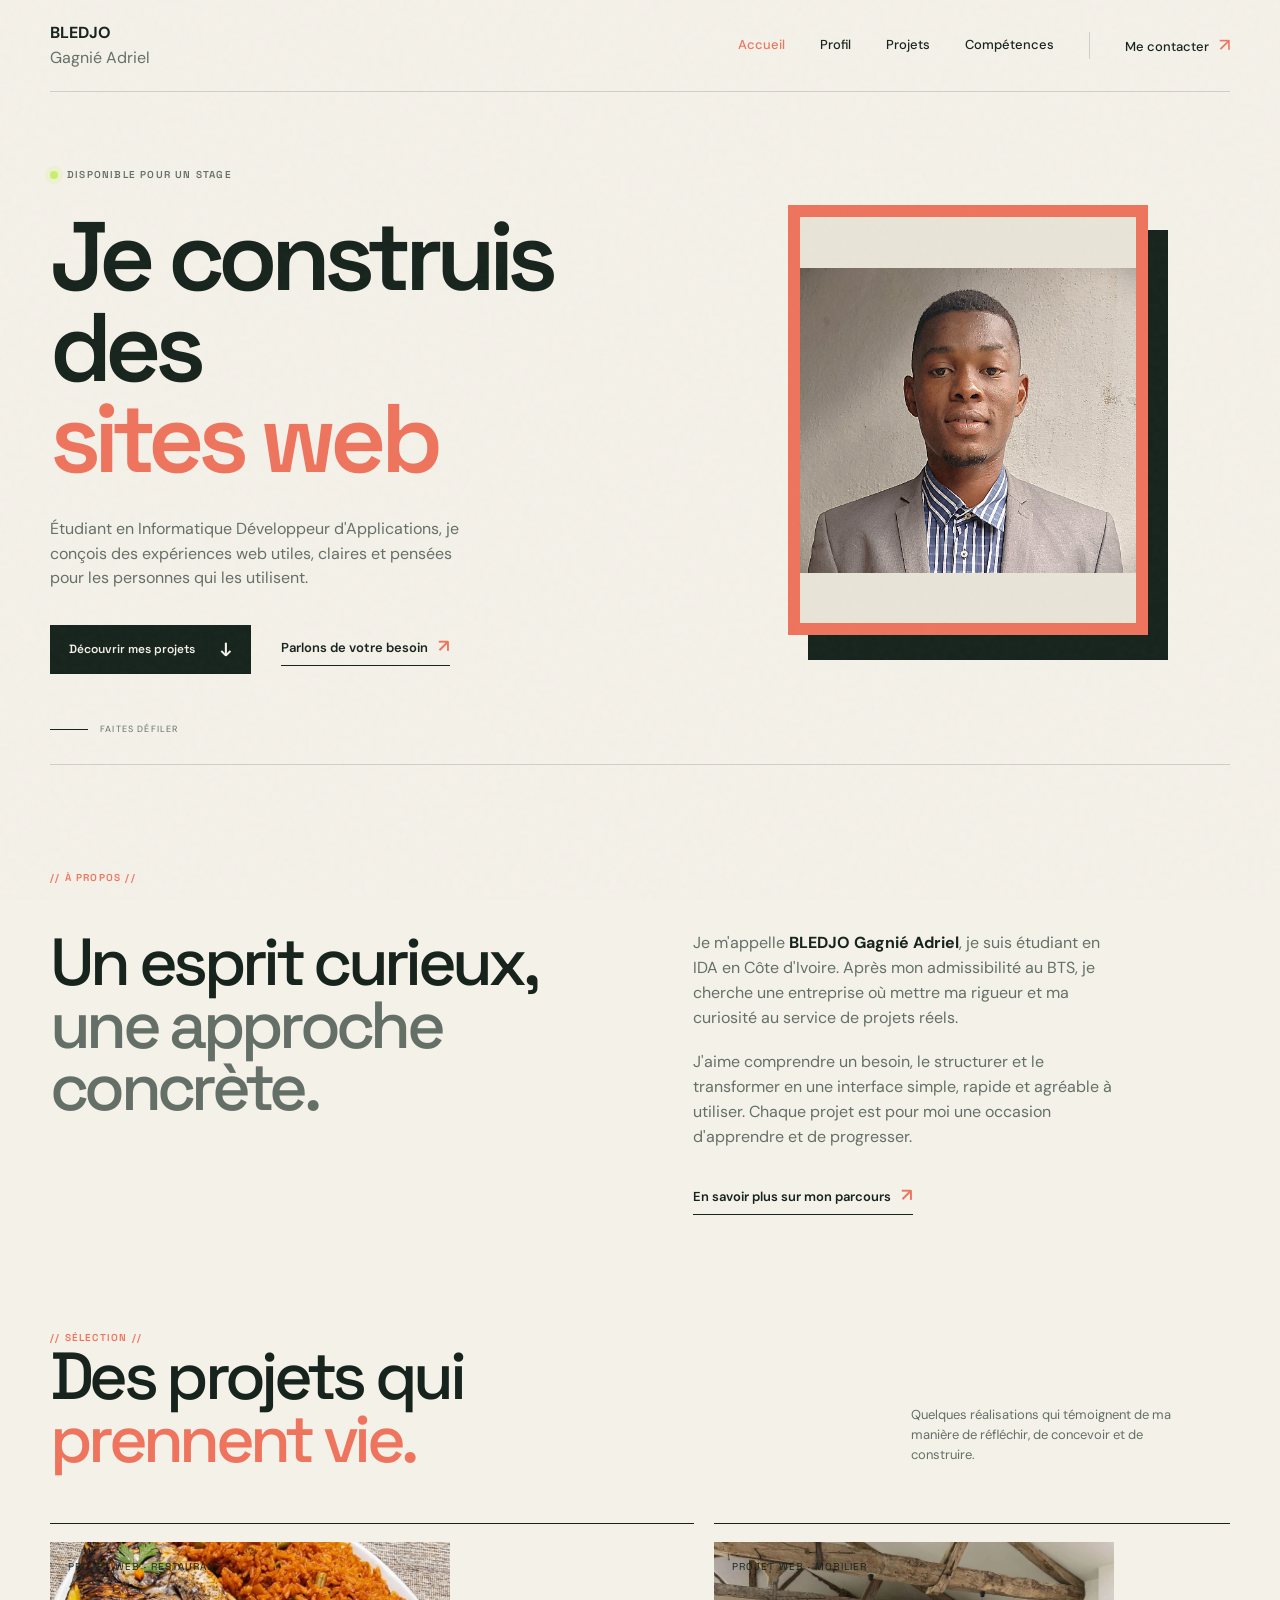
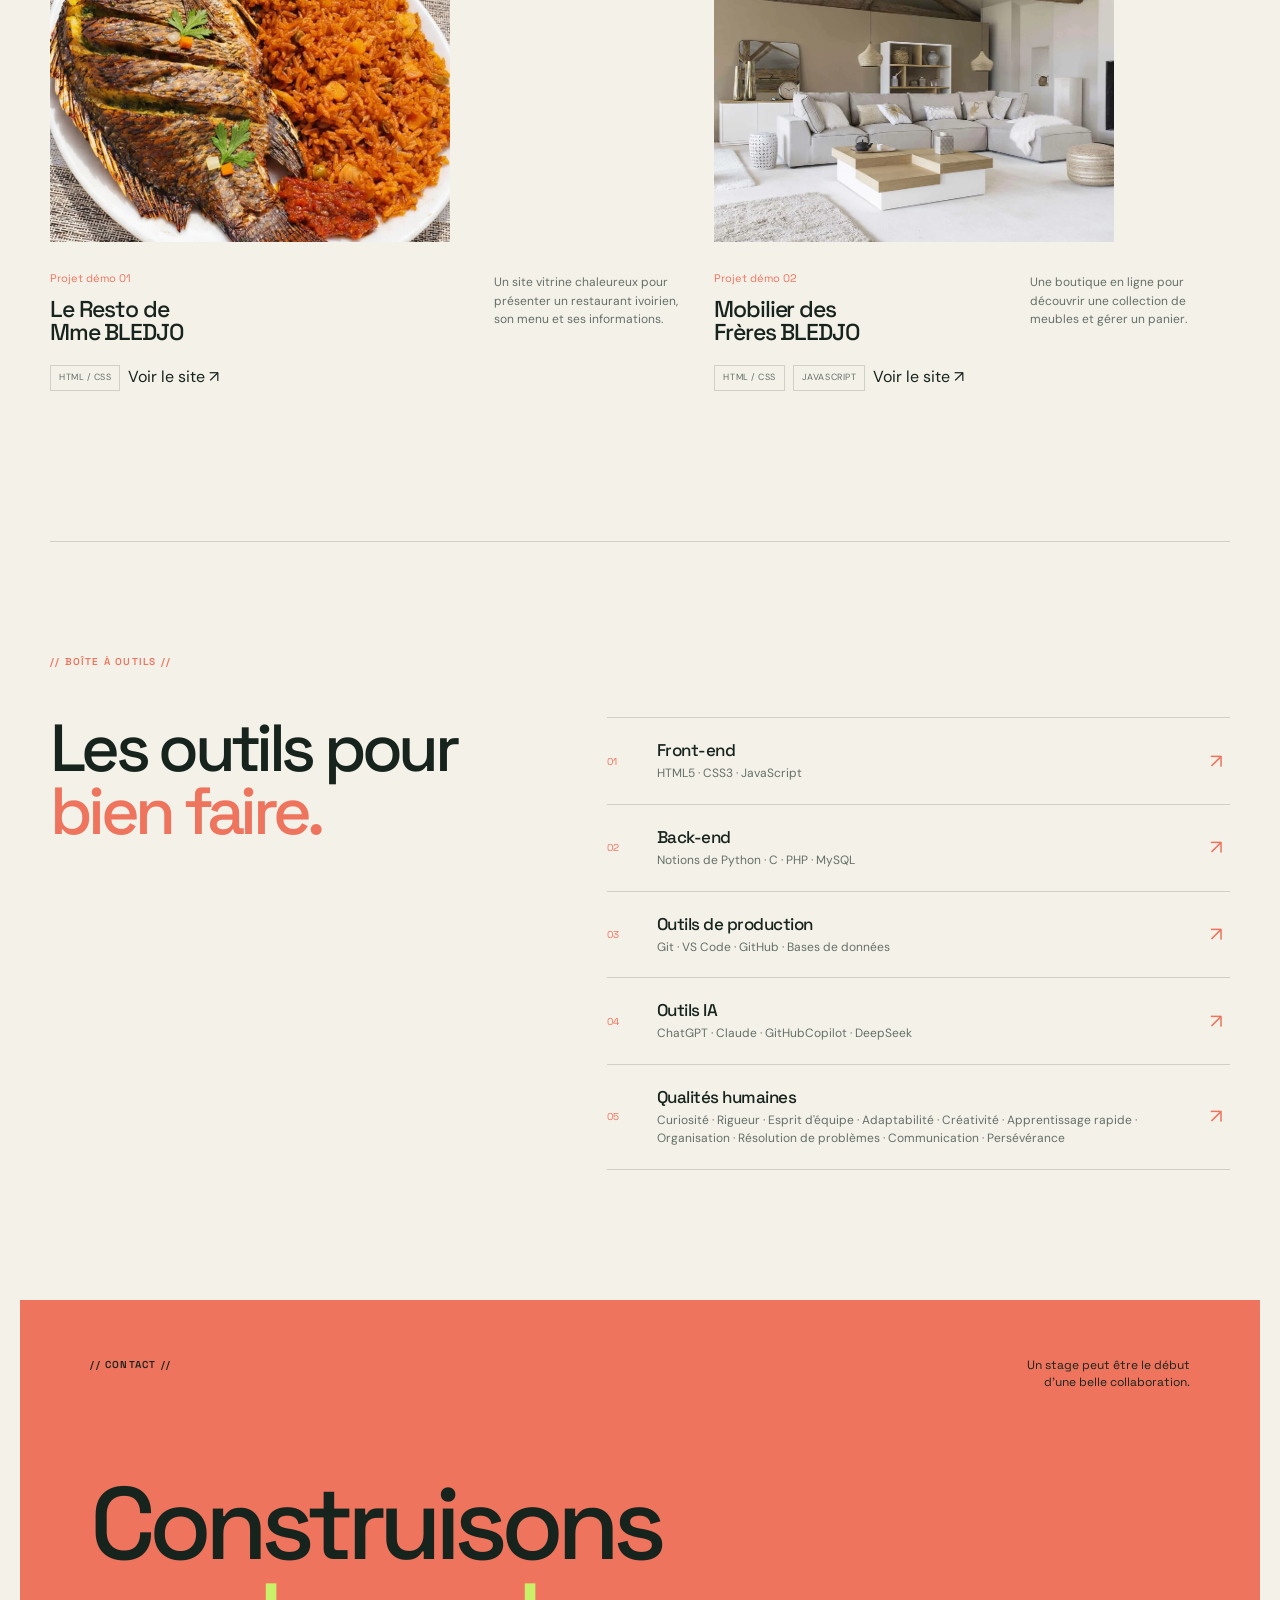
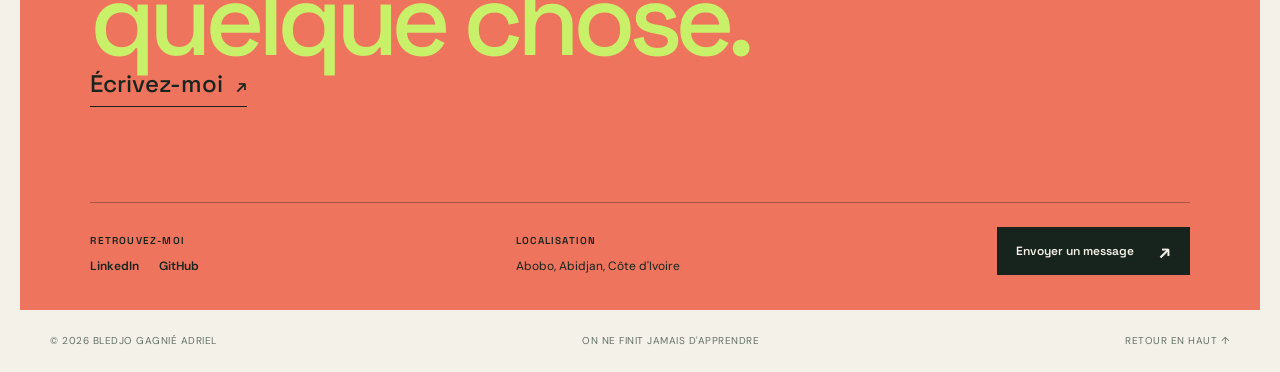
==== index.html @ d46847be "Envoie de mon portfolio" ====
<!doctype html>
<html lang="fr">

<head>
    <meta charset="UTF-8">
    <meta name="viewport" content="width=device-width, initial-scale=1.0">
    <meta name="description"
        content="Portfolio de BLEDJO Gagnié Adriel, étudiant en Informatique Développeur d'Applications et admissible au BTS en Côte d'Ivoire.">
    <title>BLEDJO Gagnié Adriel — Développeur d'applications</title>
    <link rel="preconnect" href="https://fonts.googleapis.com">
    <link rel="preconnect" href="https://fonts.gstatic.com" crossorigin>
    <link
        href="https://fonts.googleapis.com/css2?family=DM+Sans:wght@400;500;700&family=Space+Grotesk:wght@400;500;600;700&display=swap"
        rel="stylesheet">
    <link rel="stylesheet" href="styles.css">
</head>

<body>
    <div class="noise" aria-hidden="true"></div>
    <!-- En-tete et navigation principale -->
    <header class="site-header" id="top">
        <a class="brand" href="index.html" aria-label="Retour à l'accueil">
            <span class="brand-text"><strong>BLEDJO</strong>
                <br>Gagnié Adriel</span>
        </a>
        <input class="menu-check" type="checkbox" id="menu-check">
        <label class="menu-toggle" for="menu-check" aria-label="Ouvrir le menu"><span></span><span></span></label>
        <nav class="nav-links" aria-label="Navigation principale">
            <a class="is-current" href="index.html">Accueil</a>
            <a href="profil.html">Profil</a>
            <a href="projets.html">Projets</a>
            <a href="competences.html">Compétences</a>
            <a class="nav-contact" href="contact.html">Me contacter <span>↗</span></a>
        </nav>
    </header>

    <main>
        <!-- Presentation principale et photo de profil -->
        <section class="hero section-shell" id="accueil">
            <div class="hero-copy">
                <p class="eyebrow"><span class="status-dot"></span> Disponible pour un stage</p>
                <h1>Je construis des<br><em>sites web</em></h1>
                <p class="hero-intro">Étudiant en Informatique Développeur d'Applications, je conçois des expériences
                    web utiles, claires et pensées pour les personnes qui les utilisent.</p>
                <div class="hero-actions">
                    <a class="button button-primary" href="projets.html">Découvrir mes projets <span>↓</span></a>
                    <a class="text-link" href="contact.html">Parlons de votre besoin <span>↗</span></a>
                </div>
            </div>
            <div class="hero-visual">
                <img class="profile-photo" src="photo-profil/profil.jpg" alt="Portrait de BLEDJO Gagnié Adriel">
            </div>
            <div class="scroll-cue"><span></span> Faites défiler</div>
        </section>

        <!-- Resume du profil -->
        <section class="intro-band section-shell" id="profil">
            <div class="section-kicker">// À propos //</div>
            <div class="intro-content">
                <h2>Un esprit curieux,<br><span>une approche concrète.</span></h2>
                <div class="intro-text">
                    <p>Je m'appelle <strong>BLEDJO Gagnié Adriel</strong>, je suis étudiant en IDA en Côte d'Ivoire.
                        Après mon admissibilité au BTS, je cherche une entreprise où mettre ma rigueur et ma curiosité
                        au service de projets réels.</p>
                    <p>J'aime comprendre un besoin, le structurer et le transformer en une interface simple, rapide et
                        agréable à utiliser. Chaque projet est pour moi une occasion d'apprendre et de progresser.</p>
                    <a class="arrow-link" href="profil.html">En savoir plus sur mon parcours <span>↗</span></a>
                </div>
            </div>
        </section>

        <!-- Projets mis en avant -->
        <section class="projects section-shell" id="projets">
            <div class="section-heading">
                <div>
                    <div class="section-kicker">// Sélection //</div>
                    <h2>Des projets qui<br><em>prennent vie.</em></h2>
                </div>
                <p>Quelques réalisations qui témoignent de ma manière de réfléchir, de concevoir et de construire.</p>
            </div>
            <div class="project-grid">
                <article class="project-card project-card-main">
                    <div class="project-image project-photo"><span class="image-tag">Projet web · Restaurant</span><img
                            src="projets/demo-resto/images-demo-resto/Poisson braisé & riz gras.jpeg"
                            alt="Poisson braisé et riz gras du site Le Resto de Mme BLEDJO"></div>
                    <div class="project-info">
                        <div><span class="project-number">Projet démo 01</span>
                            <h3>Le Resto de<br>Mme BLEDJO</h3>
                        </div>
                        <p>Un site vitrine chaleureux pour présenter un restaurant ivoirien, son menu et ses
                            informations.</p>
                    </div>
                    <div class="project-tags"><span>HTML / CSS</span><a href="projets/demo-resto/index.html"
                            target="_blank" rel="noopener">Voir le site
                            ↗</a></div>
                </article>
                <article class="project-card">
                    <div class="project-image project-photo"><span class="image-tag">Projet web · Mobilier</span><img
                            src="projets/demo-meubles/images-demo-meubles/Salon de maison.webp"
                            alt="Mobilier présenté sur le site Mobilier des Frères BLEDJO"></div>
                    <div class="project-info">
                        <div><span class="project-number">Projet démo 02</span>
                            <h3>Mobilier des<br>Frères BLEDJO</h3>
                        </div>
                        <p>Une boutique en ligne pour découvrir une collection de meubles et gérer un panier.</p>
                    </div>
                    <div class="project-tags"><span>HTML / CSS</span><span>JavaScript</span><a
                            href="projets/demo-meubles/index.html" target="_blank" rel="noopener">Voir le site ↗</a>
                    </div>
                </article>
            </div>
        </section>

        <!-- Competences techniques et qualites -->
        <section class="skills section-shell" id="competences">
            <div class="section-kicker">// Boîte à outils //</div>
            <div class="skills-layout">
                <h2>Les outils pour<br><em>bien faire.</em></h2>
                <div class="skills-list">
                    <div class="skill-row"><span class="skill-index">01</span>
                        <div>
                            <h3>Front-end</h3>
                            <p>HTML5 · CSS3 · JavaScript</p>
                        </div><span class="skill-arrow">↗</span>
                    </div>
                    <div class="skill-row"><span class="skill-index">02</span>
                        <div>
                            <h3>Back-end</h3>
                            <p>Notions de Python · C · PHP · MySQL</p>
                        </div><span class="skill-arrow">↗</span>
                    </div>
                    <div class="skill-row"><span class="skill-index">03</span>
                        <div>
                            <h3>Outils de production</h3>
                            <p>Git · VS Code · GitHub · Bases de données</p>
                        </div><span class="skill-arrow">↗</span>
                    </div>
                    <div class="skill-row"><span class="skill-index">04</span>
                        <div>
                            <h3>Outils IA</h3>
                            <p>ChatGPT · Claude · GitHubCopilot · DeepSeek</p>
                        </div><span class="skill-arrow">↗</span>
                    </div>
                    <div class="skill-row"><span class="skill-index">05</span>
                        <div>
                            <h3>Qualités humaines</h3>
                            <p>Curiosité · Rigueur · Esprit d'équipe · Adaptabilité · Créativité · Apprentissage rapide
                                · Organisation · Résolution de problèmes · Communication · Persévérance</p>
                        </div><span class="skill-arrow">↗</span>
                    </div>
                </div>
            </div>
        </section>

        <!-- Appel à la prise de contact -->
        <section class="contact section-shell" id="contact">
            <div class="contact-top">
                <div class="section-kicker">// Contact //</div><span class="contact-note">Un stage peut être le
                    début<br>d'une belle collaboration.</span>
            </div>
            <div class="contact-main">
                <h2>Construisons<br><em>quelque chose.</em></h2><a class="email-link" href="contact.html">Écrivez-moi
                    <span>↗</span></a>
            </div>
            <div class="contact-bottom">
                <div><span class="mini-label">Retrouvez-moi</span>
                    <div class="socials"><a href="https://www.linkedin.com/in/adrielbledjo" target="_blank"
                            rel="noopener noreferrer">LinkedIn</a><a href="https://github.com/AdrielBLEDJO-cmyk"
                            target="_blank" rel="noopener noreferrer">GitHub</a></div>
                </div>
                <div><span class="mini-label">Localisation</span>
                    <p>Abobo, Abidjan, Côte d'Ivoire</p>
                </div><a class="button button-light" href="mailto:bledjog@gmail.com">Envoyer un message
                    <span>↗</span></a>
            </div>
        </section>
    </main>

    <footer class="site-footer section-shell"><span>© 2026 BLEDJO Gagnié Adriel</span><span>On ne finit jamais
            d'apprendre</span><a href="#top">Retour en haut ↑</a></footer>
</body>

</html>
---- styles.css ----
:root {
    /* Couleurs et polices utilisees dans tout le portfolio */
    --ink: #17241d;
    --muted: #647067;
    --paper: #f4f1e9;
    --cream: #e9e4d8;
    --lime: #c8f169;
    --coral: #ee745d;
    --line: rgba(23, 36, 29, .16);
    --display: 'Space Grotesk', sans-serif;
    --body: 'DM Sans', sans-serif;
}

* {
    box-sizing: border-box;
}

html {
    scroll-behavior: smooth;
}

body {
    margin: 0;
    color: var(--ink);
    background: var(--paper);
    font-family: var(--body);
    font-size: 16px;
    line-height: 1.55;
}

a {
    color: inherit;
    text-decoration: none;
}

.noise {
    position: fixed;
    inset: 0;
    pointer-events: none;
    opacity: .035;
    z-index: 20;
    background-image: url("data:image/svg+xml,%3Csvg viewBox='0 0 180 180' xmlns='http://www.w3.org/2000/svg'%3E%3Cfilter id='n'%3E%3CfeTurbulence type='fractalNoise' baseFrequency='.8' numOctaves='4' stitchTiles='stitch'/%3E%3C/filter%3E%3Crect width='100%25' height='100%25' filter='url(%23n)' opacity='.8'/%3E%3C/svg%3E");
}

.section-shell {
    width: min(1180px, calc(100% - 80px));
    margin-inline: auto;
}

.site-header {
    /* Barre de navigation commune a toutes les pages */
    width: min(1180px, calc(100% - 80px));
    height: 92px;
    margin: auto;
    display: flex;
    align-items: center;
    justify-content: space-between;
    border-bottom: 1px solid var(--line);
    position: relative;
    z-index: 10;
}

.brand-text {
    color: var(--muted);
}

.brand-text strong {
    color: var(--ink);
    font-weight: 700;
}

.nav-links {
    display: flex;
    align-items: center;
    gap: 35px;
    font-size: 13px;
    font-weight: 500;
}

.nav-links a {
    transition: color .2s ease;
}

.nav-links a:hover {
    color: var(--coral);
}

.nav-contact {
    border-left: 1px solid var(--line);
    padding-left: 35px;
}

.nav-contact span,
.text-link span,
.arrow-link span,
.email-link span {
    color: var(--coral);
    margin-left: 7px;
    font-size: 18px;
}

.menu-toggle {
    display: none;
    border: 0;
    background: transparent;
    padding: 10px;
}

.menu-check {
    position: absolute;
    opacity: 0;
    pointer-events: none;
}

.menu-toggle span {
    display: block;
    width: 24px;
    height: 2px;
    margin: 5px;
    background: var(--ink);
}

.hero {
    /* Mise en page de l'accueil sur grand ecran */
    min-height: 670px;
    display: grid;
    grid-template-columns: 1fr .8fr;
    align-items: center;
    position: relative;
    padding-block: 75px 90px;
}

.hero-copy {
    max-width: 650px;
    position: relative;
    z-index: 1;
}

.eyebrow,
.section-kicker,
.mini-label {
    font-family: var(--display);
    text-transform: uppercase;
    letter-spacing: .12em;
    font-size: 10px;
    font-weight: 600;
}

.eyebrow {
    display: flex;
    align-items: center;
    gap: 9px;
    margin: 0 0 28px;
    color: var(--muted);
}

.status-dot {
    width: 8px;
    height: 8px;
    background: var(--lime);
    border-radius: 50%;
    box-shadow: 0 0 0 5px rgba(200, 241, 105, .18);
}

h1,
h2,
h3,
p {
    margin-top: 0;
}

h1,
h2 {
    font-family: var(--display);
    letter-spacing: -.07em;
    line-height: .94;
}

h1 {
    font-size: clamp(56px, 7.6vw, 104px);
    margin-bottom: 32px;
    font-weight: 600;
}

h1 em,
h2 em {
    color: var(--coral);
    font-style: normal;
}

h1 span {
    color: var(--muted);
}

.hero-intro {
    color: var(--muted);
    max-width: 430px;
    font-size: 16px;
    margin-bottom: 34px;
}

.hero-actions {
    display: flex;
    align-items: center;
    gap: 30px;
}

.button {
    display: inline-flex;
    align-items: center;
    justify-content: space-between;
    gap: 25px;
    padding: 15px 19px;
    font-family: var(--display);
    font-weight: 600;
    font-size: 12px;
}

.button span {
    font-size: 19px;
    line-height: .7;
}

.button-primary {
    background: var(--ink);
    color: var(--paper);
}

.button-primary:hover {
    background: var(--coral);
}

.text-link,
.arrow-link {
    font-size: 13px;
    font-weight: 600;
    border-bottom: 1px solid var(--ink);
    padding-bottom: 4px;
}

.text-link:hover,
.arrow-link:hover {
    color: var(--coral);
    border-color: var(--coral);
}

.hero-visual {
    position: relative;
    height: 460px;
    display: grid;
    place-items: center;
}

.profile-photo {
    width: min(360px, 82%);
    height: 430px;
    object-fit: contain;
    object-position: center;
    background: var(--cream);
    border: 12px solid var(--coral);
    box-shadow: 20px 25px 0 var(--ink);
}

.scroll-cue {
    position: absolute;
    bottom: 27px;
    left: 0;
    display: flex;
    align-items: center;
    gap: 12px;
    text-transform: uppercase;
    letter-spacing: .13em;
    font-size: 9px;
    color: var(--muted);
}

.scroll-cue span {
    width: 38px;
    height: 1px;
    background: var(--ink);
}

.intro-band {
    border-top: 1px solid var(--line);
    padding: 105px 0 115px;
}

.section-kicker {
    color: var(--coral);
}

.intro-content {
    display: grid;
    grid-template-columns: 1fr 1fr;
    gap: 9%;
    padding-top: 46px;
}

.intro-content h2,
.section-heading h2,
.skills h2,
.contact h2 {
    font-size: clamp(43px, 5.2vw, 70px);
    font-weight: 500;
    margin: 0;
}

.intro-content h2 span {
    color: var(--muted);
}

.intro-text {
    max-width: 430px;
    color: var(--muted);
}

.intro-text p {
    margin-bottom: 20px;
}

.intro-text strong {
    color: var(--ink);
}

.arrow-link {
    display: inline-block;
    color: var(--ink);
    margin-top: 12px;
}

.projects {
    padding-bottom: 130px;
}

.section-heading {
    display: flex;
    align-items: end;
    justify-content: space-between;
    margin-bottom: 53px;
}

.section-heading p {
    max-width: 260px;
    color: var(--muted);
    font-size: 13px;
    margin: 0 5% 5px 0;
}

.project-grid {
    /* Grille des cartes de projets */
    display: grid;
    grid-template-columns: 1.25fr 1fr;
    gap: 20px;
}

.project-card {
    border-top: 1px solid var(--ink);
    padding-top: 18px;
}

.project-card-main {
    grid-row: span 2;
}

.project-image {
    height: 300px;
    aspect-ratio: 4 / 3;
    position: relative;
    overflow: hidden;
    margin-bottom: 23px;
}

.project-card-main .project-image {
    height: 300px;
}

.image-tag {
    position: absolute;
    left: 18px;
    top: 18px;
    font: 10px var(--display);
    text-transform: uppercase;
    letter-spacing: .1em;
    z-index: 2;
}

.project-info {
    display: flex;
    justify-content: space-between;
    gap: 20px;
}

.project-number {
    font: 11px var(--display);
    color: var(--coral);
}

.project-info h3 {
    margin: 8px 0 0;
    font: 500 23px/1 var(--display);
    letter-spacing: -.05em;
}

.project-info p {
    margin: 8px 0 0;
    color: var(--muted);
    font-size: 12px;
    max-width: 200px;
}

.project-tags {
    display: flex;
    gap: 8px;
    flex-wrap: wrap;
    margin-top: 21px;
}

.project-tags span {
    border: 1px solid var(--line);
    padding: 5px 8px;
    font-size: 9px;
    color: var(--muted);
    text-transform: uppercase;
    letter-spacing: .06em;
}

.skills {
    /* Liste des competences */
    padding: 112px 0 130px;
    border-top: 1px solid var(--line);
}

.skills-layout {
    display: grid;
    grid-template-columns: .8fr 1.2fr;
    gap: 12%;
    padding-top: 48px;
}

.skills h2 em {
    color: var(--coral);
}

.skills-list {
    border-top: 1px solid var(--line);
}

.skill-row {
    display: grid;
    grid-template-columns: 40px 1fr 20px;
    align-items: center;
    gap: 10px;
    padding: 21px 0;
    border-bottom: 1px solid var(--line);
}

.skill-index {
    font: 10px var(--display);
    color: var(--coral);
}

.skill-row h3 {
    margin: 0 0 3px;
    font: 500 17px var(--display);
    letter-spacing: -.03em;
}

.skill-row p {
    margin: 0;
    color: var(--muted);
    font-size: 12px;
}

.skill-arrow {
    color: var(--coral);
    font-size: 20px;
}

.contact {
    /* Bandeau de contact de la page d'accueil */
    background: var(--coral);
    width: min(1260px, calc(100% - 40px));
    padding: 57px 5.5% 35px;
}

.contact .section-kicker {
    color: var(--ink);
}

.contact-top,
.contact-bottom {
    display: flex;
    justify-content: space-between;
}

.contact-note {
    font: 12px/1.4 var(--display);
    text-align: right;
}

.contact-main {
    padding: 85px 0 102px;
}

.contact h2 {
    font-size: clamp(55px, 8vw, 105px);
}

.contact h2 em {
    color: var(--lime);
}

.email-link {
    font: 500 clamp(15px, 2vw, 24px) var(--display);
    border-bottom: 1px solid var(--ink);
    padding-bottom: 7px;
}

.email-link span {
    color: var(--ink);
}

.contact-bottom {
    align-items: end;
    border-top: 1px solid rgba(23, 36, 29, .35);
    padding-top: 24px;
}

.mini-label {
    display: block;
    margin-bottom: 8px;
}

.socials {
    display: flex;
    gap: 20px;
    font-size: 12px;
    font-weight: 600;
}

.socials a:hover {
    text-decoration: underline;
}

.contact-bottom p {
    margin: 0;
    font-size: 12px;
}

.button-light {
    background: var(--ink);
    color: var(--paper);
}

.site-footer {
    display: flex;
    justify-content: space-between;
    font-size: 10px;
    color: var(--muted);
    padding-block: 23px;
    text-transform: uppercase;
    letter-spacing: .05em;
}

.site-footer a:hover {
    color: var(--coral);
}

.is-current {
    color: var(--coral);
}

.page-hero {
    /* En-tete reutilise des pages internes */
    padding: 105px 0 115px;
    border-bottom: 1px solid var(--line);
}

.page-hero h1 {
    max-width: 850px;
    margin: 40px 0 30px;
}

.page-hero p {
    max-width: 480px;
    color: var(--muted);
    font-size: 17px;
}

.profile-story {
    padding: 100px 0 115px;
}

.story-grid {
    display: grid;
    grid-template-columns: .85fr 1.15fr;
    gap: 12%;
    padding-top: 48px;
}

.story-lead {
    display: flex;
    align-items: end;
    gap: 20px;
    color: var(--muted);
    font: 12px/1.2 var(--display);
}

.big-number {
    color: var(--coral);
    font: 150px/.72 var(--display);
    letter-spacing: -.1em;
}

.story-copy {
    max-width: 520px;
    color: var(--muted);
}

.story-copy p {
    margin-bottom: 22px;
}

.story-copy .button {
    margin-top: 13px;
}

.timeline {
    padding-bottom: 125px;
}

.timeline-list {
    border-top: 1px solid var(--line);
    margin-top: 48px;
}

.timeline-item {
    display: grid;
    grid-template-columns: 150px 1fr;
    gap: 25px;
    padding: 25px 0;
    border-bottom: 1px solid var(--line);
}

.timeline-item>span {
    color: var(--coral);
    font: 11px var(--display);
    text-transform: uppercase;
    letter-spacing: .08em;
}

.timeline-item h2 {
    font: 500 25px/1 var(--display);
    letter-spacing: -.05em;
    margin: 0 0 9px;
}

.timeline-item p {
    color: var(--muted);
    margin: 0;
    font-size: 13px;
}

.project-page {
    padding: 70px 0 125px;
}

.filter-bar {
    display: flex;
    align-items: center;
    justify-content: space-between;
    margin-bottom: 38px;
}

.filter-bar>div {
    display: flex;
    gap: 9px;
}

.project-card[hidden] {
    display: none;
}

.contact-page-hero {
    padding-bottom: 90px;
}

.contact-layout {
    /* Coordonnees de la page contact */
    display: grid;
    grid-template-columns: .8fr 1.2fr;
    gap: 13%;
    padding: 92px 0 135px;
}

.contact-details .email-link {
    display: inline-block;
    margin: 20px 0 65px;
}

.phone-link {
    display: block;
    margin-top: -48px;
    margin-bottom: 52px;
    color: var(--muted);
    font: 500 15px var(--display);
}

.phone-link:hover {
    color: var(--coral);
}

.detail-block {
    border-top: 1px solid var(--line);
    padding-top: 15px;
    margin-top: 20px;
}

.detail-block p {
    font-size: 13px;
    margin: 0;
}

.contact-form {
    border-top: 1px solid var(--ink);
    padding-top: 7px;
}

.contact-form label {
    display: block;
    padding: 22px 0 9px;
    border-bottom: 1px solid var(--line);
    font: 11px var(--display);
    text-transform: uppercase;
    letter-spacing: .08em;
}

.contact-form input,
.contact-form textarea {
    display: block;
    width: 100%;
    border: 0;
    outline: 0;
    padding: 11px 0 3px;
    background: transparent;
    color: var(--ink);
    font: 16px var(--body);
    text-transform: none;
    letter-spacing: 0;
}

.contact-form textarea {
    height: 130px;
    resize: none;
}

.contact-form input::placeholder,
.contact-form textarea::placeholder {
    color: #a1a79f;
}

.contact-form .button {
    margin-top: 28px;
    border: 0;
    cursor: pointer;
}

.competence-overview {
    /* Cartes de competences techniques */
    padding: 95px 0 115px;
}

.competence-grid {
    display: grid;
    grid-template-columns: 1.15fr 1fr 1fr;
    gap: 18px;
    margin-top: 48px;
}

.competence-card {
    min-height: 390px;
    padding: 23px;
    background: var(--cream);
    display: flex;
    flex-direction: column;
}

.competence-card-featured {
    background: var(--ink);
    color: var(--paper);
}

.competence-number {
    color: var(--coral);
    font: 11px var(--display);
}

.competence-icon {
    color: var(--coral);
    font: 42px var(--display);
    line-height: 1;
    margin: 55px 0 28px;
}

.competence-card h2 {
    font: 500 30px/.98 var(--display);
    letter-spacing: -.06em;
    margin: 0 0 18px;
}

.competence-card p {
    color: var(--muted);
    font-size: 13px;
    max-width: 260px;
}

.competence-card-featured p {
    color: #aab4aa;
}

.technology-list {
    display: flex;
    gap: 7px;
    flex-wrap: wrap;
    margin-top: auto;
}

.technology-list span {
    border: 1px solid var(--line);
    padding: 5px 8px;
    font: 9px var(--display);
    text-transform: uppercase;
    letter-spacing: .06em;
}

.competence-card-featured .technology-list span {
    border-color: #526157;
}

.soft-skills {
    border-top: 1px solid var(--line);
    padding-top: 105px;
}

.skills-cta {
    display: flex;
    align-items: end;
    justify-content: space-between;
    border-top: 1px solid var(--line);
    padding: 85px 0 125px;
}

.skills-cta h2 {
    margin: 25px 0 0;
    font-size: clamp(38px, 5vw, 64px);
}

@media (max-width: 760px) {
    /* Adaptation des pages aux petits ecrans */

    .section-shell,
    .site-header {
        width: calc(100% - 40px);
    }

    .site-header {
        height: 75px;
    }

    .menu-toggle {
        display: block;
        z-index: 2;
    }

    .nav-links {
        display: none;
        position: absolute;
        top: 74px;
        left: 0;
        right: 0;
        background: var(--paper);
        border-bottom: 1px solid var(--line);
        padding: 22px 0;
        flex-direction: column;
        align-items: flex-start;
        gap: 18px;
    }

    .menu-check:checked~.nav-links {
        display: flex;
    }

    .nav-contact {
        border-left: 0;
        padding-left: 0;
    }

    .hero {
        display: block;
        padding-top: 68px;
        min-height: auto;
    }

    .hero-visual {
        height: 390px;
        margin-top: 30px;
    }

    .scroll-cue {
        display: none;
    }

    .hero-actions {
        align-items: flex-start;
        flex-direction: column;
        gap: 22px;
    }

    .intro-band,
    .skills {
        padding-block: 80px;
    }

    .intro-content,
    .skills-layout {
        display: block;
        padding-top: 32px;
    }

    .intro-content h2 {
        margin-bottom: 30px;
    }

    .section-heading {
        display: block;
        margin-bottom: 35px;
    }

    .section-heading p {
        margin-top: 22px;
    }

    .projects {
        padding-bottom: 80px;
    }

    .project-grid {
        display: block;
    }

    .project-card {
        margin-bottom: 45px;
    }

    .project-card-main .project-image,
    .project-image {
        height: 240px;
        aspect-ratio: 4 / 3;
    }

    .project-info {
        display: block;
    }

    .project-info p {
        margin-top: 18px;
    }

    .skills-list {
        margin-top: 42px;
    }

    .skill-row {
        grid-template-columns: 29px 1fr 20px;
    }

    .skill-row p {
        line-height: 1.4;
    }

    .contact {
        width: calc(100% - 20px);
        padding: 38px 25px 28px;
    }

    .contact-main {
        padding: 65px 0 75px;
    }

    .contact-top,
    .contact-bottom {
        display: block;
    }

    .contact-note {
        text-align: left;
        margin-top: 20px;
    }

    .contact-bottom>div {
        margin-bottom: 23px;
    }

    .contact-bottom .button {
        margin-top: 5px;
    }

    .site-footer {
        width: calc(100% - 40px);
        flex-wrap: wrap;
        gap: 12px;
    }

    .site-footer a {
        width: 100%;
    }

    .page-hero {
        padding-block: 70px 75px;
    }

    .page-hero h1 {
        margin-top: 28px;
    }

    .competence-overview {
        padding-block: 75px 80px;
    }

    .competence-grid {
        display: block;
        margin-top: 32px;
    }

    .competence-card {
        min-height: 325px;
        margin-bottom: 14px;
    }

    .competence-icon {
        margin-top: 35px;
    }

    .skills-cta {
        display: block;
        padding-block: 70px 85px;
    }

    .skills-cta .button {
        margin-top: 32px;
    }

    .filter-bar {
        display: block;
    }

    .filter-bar>div {
        flex-wrap: wrap;
        margin-top: 17px;
    }

    .timeline-item {
        grid-template-columns: 1fr;
        gap: 10px;
    }
}

.project-photo {
    background: var(--cream);
}

.project-photo img {
    width: 100%;
    height: 100%;
    object-fit: cover;
    display: block;
}

.contact-form .button:focus-visible,
.button:focus-visible,
.nav-links a:focus-visible,
.socials a:focus-visible {
    outline: 3px solid var(--coral);
    outline-offset: 4px;
}

.project-details {
    margin-top: 18px;
    padding-top: 15px;
    border-top: 1px solid var(--line);
    color: var(--muted);
    font-size: 12px;
}

.project-details p {
    margin: 0 0 8px;
    max-width: none;
}

.project-details p:last-child {
    margin-bottom: 0;
}

.project-details strong {
    color: var(--ink);
}
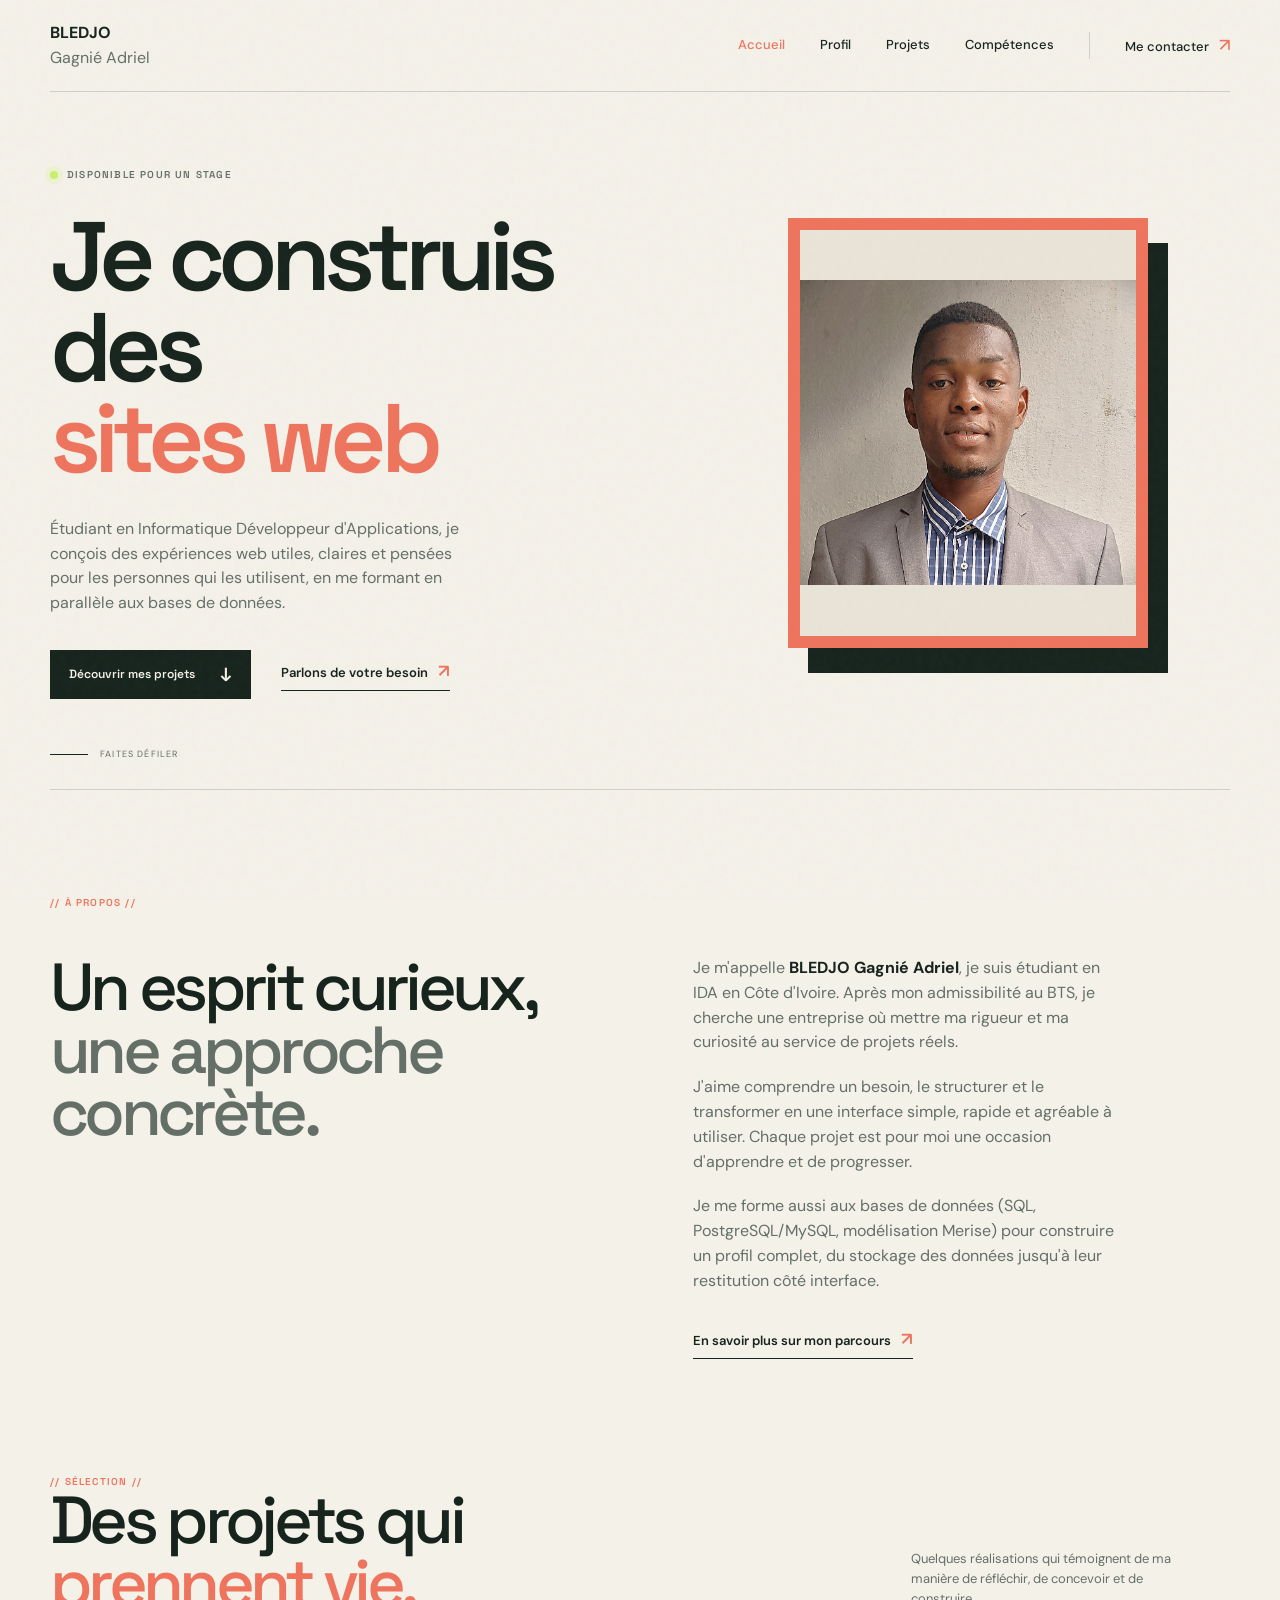
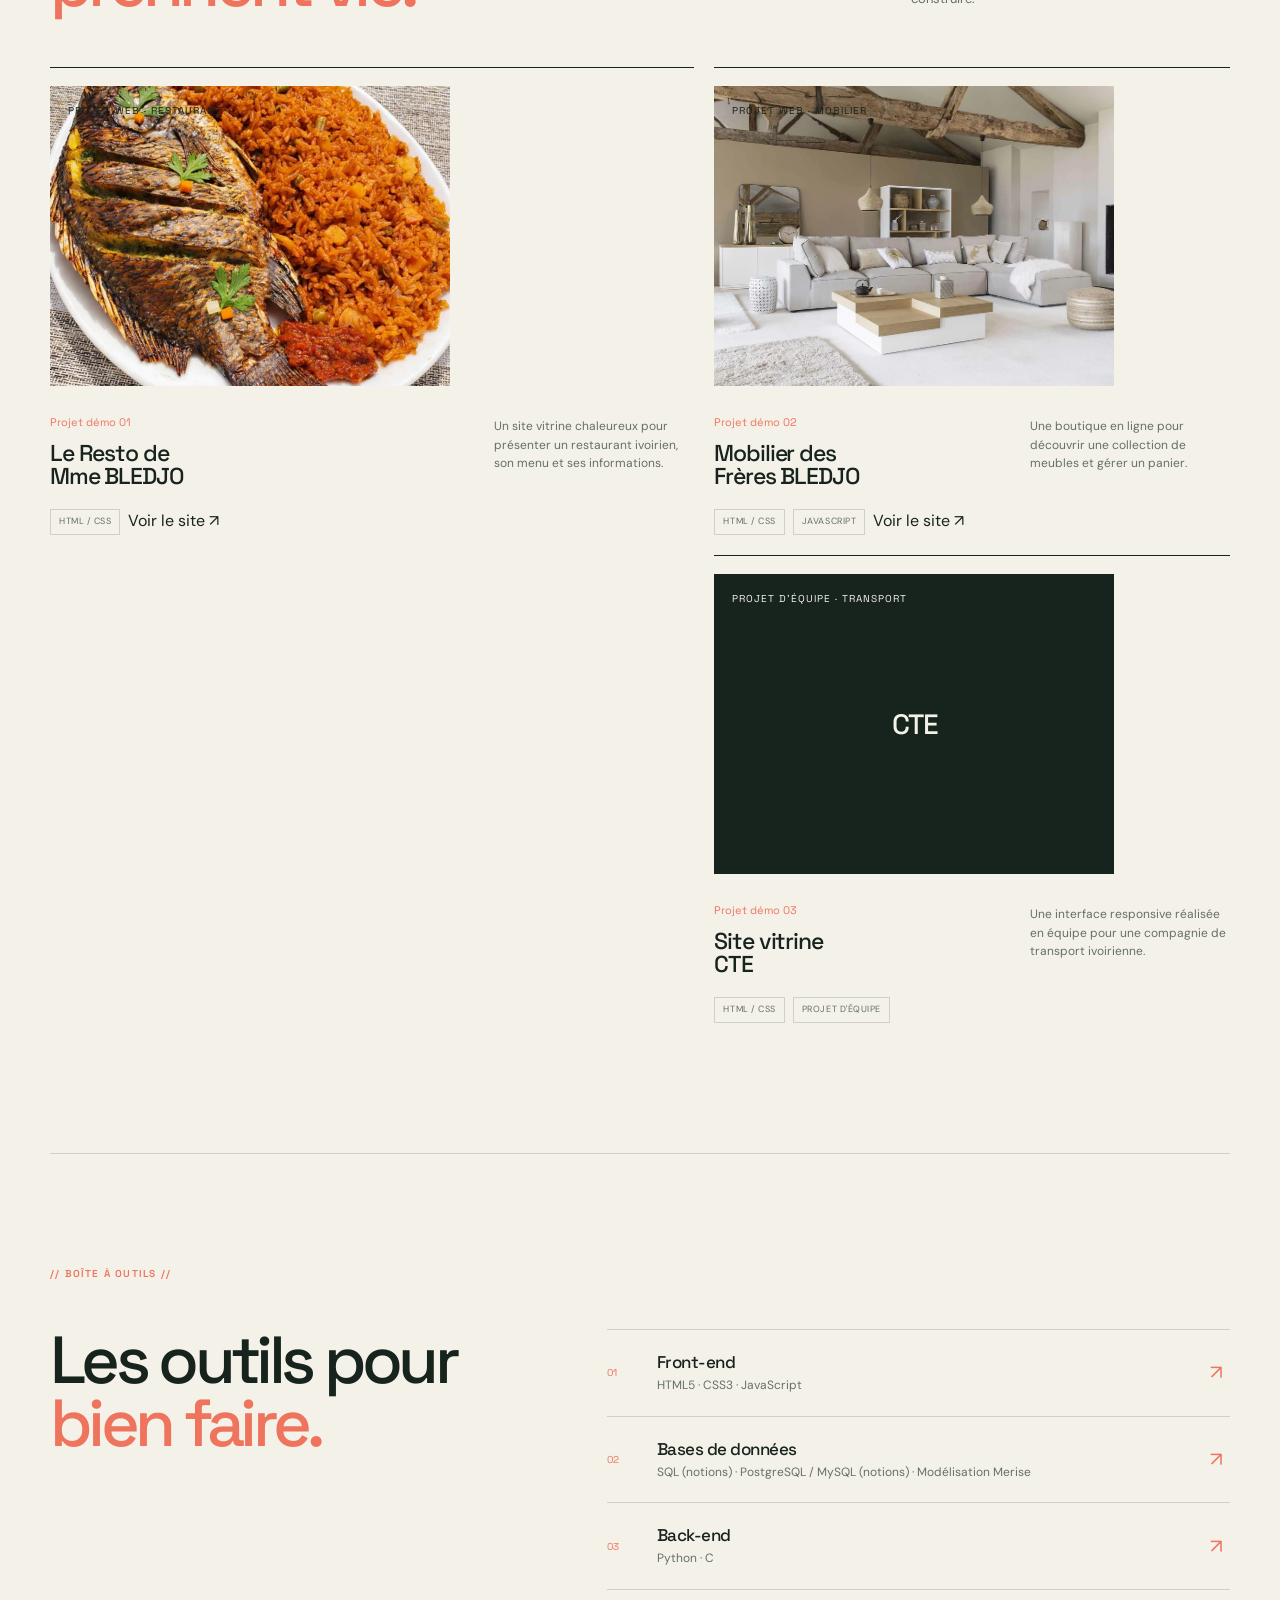
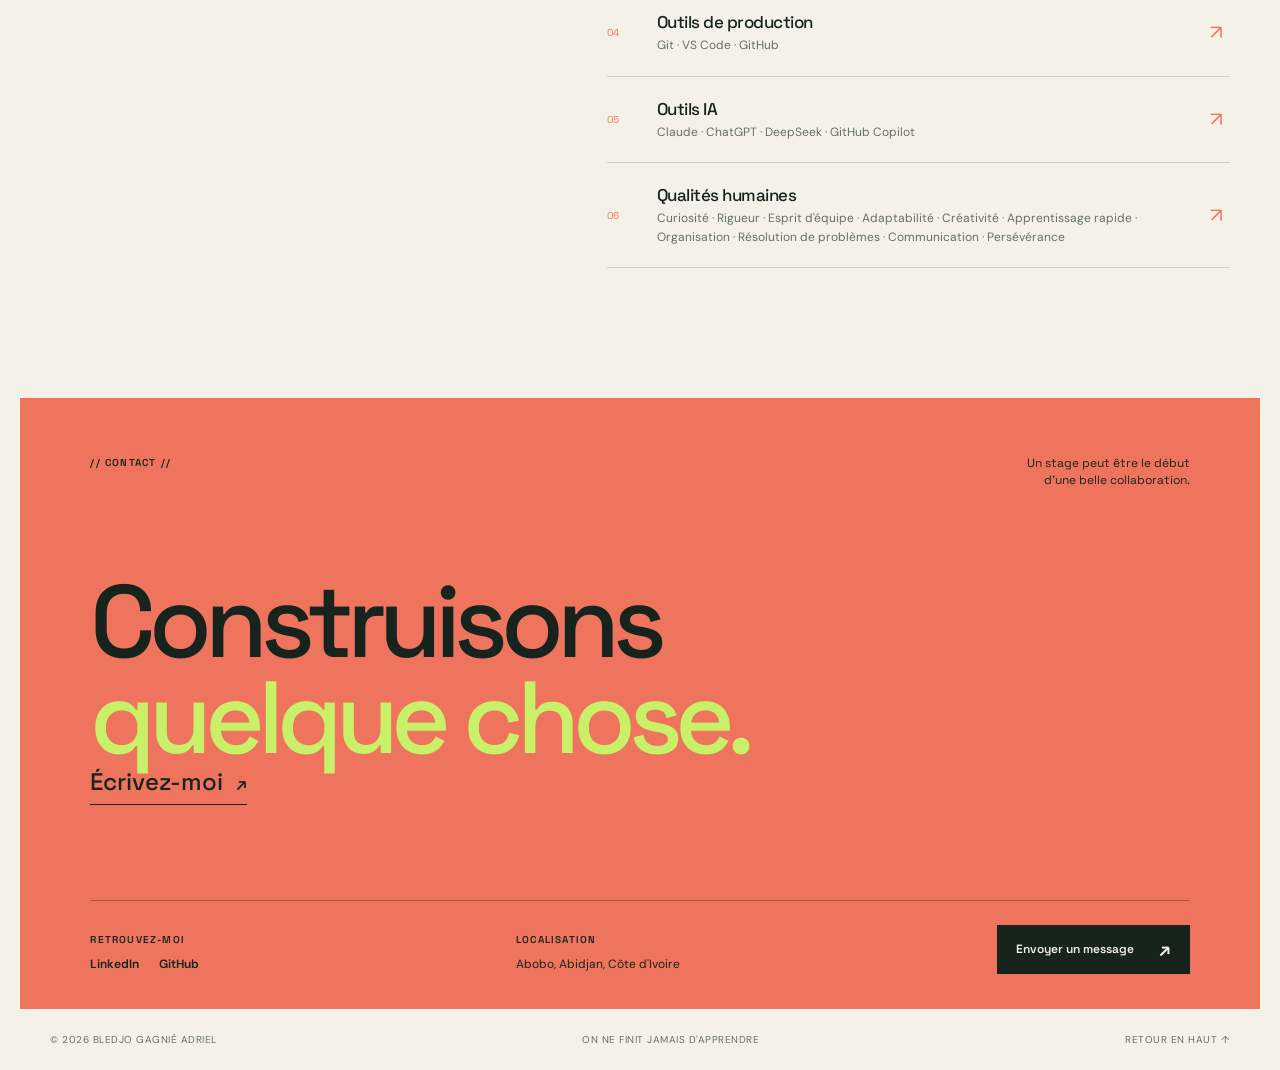
==== commit 307c87fe: "J'ai apporté des changements à plusieurs niveaux. Au niveau du fichier index.html : -Remplacement du" ====
--- a/index.html
+++ b/index.html
@@ -6,7 +6,7 @@
     <meta name="viewport" content="width=device-width, initial-scale=1.0">
     <meta name="description"
         content="Portfolio de BLEDJO Gagnié Adriel, étudiant en Informatique Développeur d'Applications et admissible au BTS en Côte d'Ivoire.">
-    <title>BLEDJO Gagnié Adriel — Développeur d'applications</title>
+    <title>BLEDJO Gagnié Adriel — Développeur web Front-End & Bases de données</title>
     <link rel="preconnect" href="https://fonts.googleapis.com">
     <link rel="preconnect" href="https://fonts.gstatic.com" crossorigin>
     <link
@@ -41,7 +41,8 @@
                 <p class="eyebrow"><span class="status-dot"></span> Disponible pour un stage</p>
                 <h1>Je construis des<br><em>sites web</em></h1>
                 <p class="hero-intro">Étudiant en Informatique Développeur d'Applications, je conçois des expériences
-                    web utiles, claires et pensées pour les personnes qui les utilisent.</p>
+                    web utiles, claires et pensées pour les personnes qui les utilisent, en me formant en parallèle aux
+                    bases de données.</p>
                 <div class="hero-actions">
                     <a class="button button-primary" href="projets.html">Découvrir mes projets <span>↓</span></a>
                     <a class="text-link" href="contact.html">Parlons de votre besoin <span>↗</span></a>
@@ -64,6 +65,9 @@
                         au service de projets réels.</p>
                     <p>J'aime comprendre un besoin, le structurer et le transformer en une interface simple, rapide et
                         agréable à utiliser. Chaque projet est pour moi une occasion d'apprendre et de progresser.</p>
+                    <p>Je me forme aussi aux bases de données (SQL, PostgreSQL/MySQL, modélisation Merise) pour
+                        construire un profil complet, du stockage des données jusqu'à leur restitution côté
+                        interface.</p>
                     <a class="arrow-link" href="profil.html">En savoir plus sur mon parcours <span>↗</span></a>
                 </div>
             </div>
@@ -108,6 +112,19 @@
                             href="projets/demo-meubles/index.html" target="_blank" rel="noopener">Voir le site ↗</a>
                     </div>
                 </article>
+                <article class="project-card">
+                    <div class="project-image" style="background:var(--ink);display:flex;align-items:center;justify-content:center;">
+                        <span class="image-tag" style="color:var(--paper);">Projet d'équipe · Transport</span>
+                        <span style="color:var(--paper);font:500 28px var(--display);letter-spacing:-.05em;">CTE</span>
+                    </div>
+                    <div class="project-info">
+                        <div><span class="project-number">Projet démo 03</span>
+                            <h3>Site vitrine<br>CTE</h3>
+                        </div>
+                        <p>Une interface responsive réalisée en équipe pour une compagnie de transport ivoirienne.</p>
+                    </div>
+                    <div class="project-tags"><span>HTML / CSS</span><span>Projet d'équipe</span></div>
+                </article>
             </div>
         </section>
 
@@ -125,23 +142,29 @@
                     </div>
                     <div class="skill-row"><span class="skill-index">02</span>
                         <div>
+                            <h3>Bases de données</h3>
+                            <p>SQL (notions) · PostgreSQL / MySQL (notions) · Modélisation Merise</p>
+                        </div><span class="skill-arrow">↗</span>
+                    </div>
+                    <div class="skill-row"><span class="skill-index">03</span>
+                        <div>
                             <h3>Back-end</h3>
-                            <p>Notions de Python · C · PHP · MySQL</p>
-                        </div><span class="skill-arrow">↗</span>
-                    </div>
-                    <div class="skill-row"><span class="skill-index">03</span>
+                            <p>Python · C</p>
+                        </div><span class="skill-arrow">↗</span>
+                    </div>
+                    <div class="skill-row"><span class="skill-index">04</span>
                         <div>
                             <h3>Outils de production</h3>
-                            <p>Git · VS Code · GitHub · Bases de données</p>
-                        </div><span class="skill-arrow">↗</span>
-                    </div>
-                    <div class="skill-row"><span class="skill-index">04</span>
+                            <p>Git · VS Code · GitHub</p>
+                        </div><span class="skill-arrow">↗</span>
+                    </div>
+                    <div class="skill-row"><span class="skill-index">05</span>
                         <div>
                             <h3>Outils IA</h3>
-                            <p>ChatGPT · Claude · GitHubCopilot · DeepSeek</p>
-                        </div><span class="skill-arrow">↗</span>
-                    </div>
-                    <div class="skill-row"><span class="skill-index">05</span>
+                            <p>Claude · ChatGPT · DeepSeek · GitHub Copilot</p>
+                        </div><span class="skill-arrow">↗</span>
+                    </div>
+                    <div class="skill-row"><span class="skill-index">06</span>
                         <div>
                             <h3>Qualités humaines</h3>
                             <p>Curiosité · Rigueur · Esprit d'équipe · Adaptabilité · Créativité · Apprentissage rapide
--- a/styles.css
+++ b/styles.css
@@ -751,7 +751,9 @@
 
 .contact-form textarea {
     height: 130px;
+    max-width: 100%;
     resize: none;
+    overflow-y: auto;
 }
 
 .contact-form input::placeholder,
